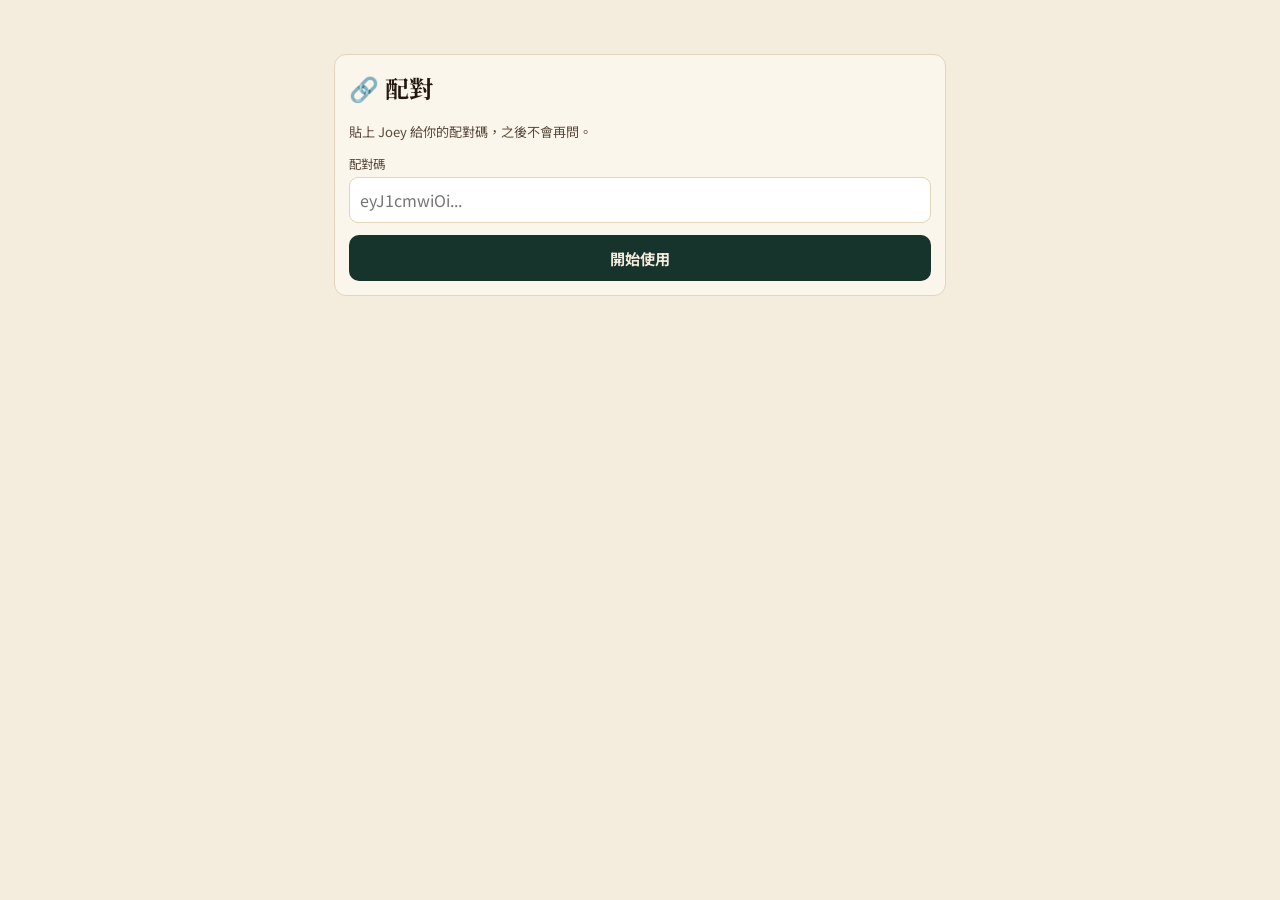
==== app.html @ 6e435b3b "feat: add loading skeletons, expense editing, payer and pay method - new app/ui.js exposes loadPhase" ====
<!doctype html>
<html lang="zh-Hant">
<head>
<meta charset="utf-8">
<meta name="viewport" content="width=device-width, initial-scale=1, viewport-fit=cover">
<title>釜山旅遊工具</title>
<link rel="preconnect" href="https://fonts.googleapis.com">
<link rel="preconnect" href="https://fonts.gstatic.com" crossorigin>
<link href="https://fonts.googleapis.com/css2?family=Noto+Serif+TC:wght@700;900&family=Noto+Sans+TC:wght@400;500;700&display=swap" rel="stylesheet">
<link rel="manifest" href="manifest.json">
<link rel="apple-touch-icon" href="app/icons/apple-touch-icon.png">
<meta name="theme-color" content="#16332c">
<meta name="apple-mobile-web-app-capable" content="yes">
<meta name="apple-mobile-web-app-status-bar-style" content="default">
<link rel="stylesheet" href="app/app.css?v=9">
</head>
<body>

<!-- 配對畫面 -->
<div id="pair-view" hidden>
  <main>
    <div class="card" style="margin-top:40px">
      <h2 style="margin:0 0 6px">🔗 配對</h2>
      <p class="muted">貼上 Joey 給你的配對碼，之後不會再問。</p>
      <p id="inapp-warn" hidden style="background:#fbeceb;border:1px solid var(--vermilion);color:var(--vermilion);border-radius:9px;padding:10px 12px;font-size:.84rem;line-height:1.55;margin:10px 0 0">
        ⚠️ 你正在 LINE／FB 等 App 的<b>內建瀏覽器</b>裡開啟，這裡的設定<b>不會被保存</b>，下次還是會問你配對碼。<br>
        請點右下角的「⋯」或分享圖示 →「<b>用 Safari 開啟</b>」，再貼一次就好。
      </p>
      <label class="field" for="pair-code">配對碼</label>
      <input id="pair-code" autocomplete="off" placeholder="eyJ1cmwiOi...">
      <p id="pair-err" class="muted" style="color:var(--vermilion)" hidden>配對碼格式不對，再確認一次。</p>
      <button class="btn" id="pair-go" style="margin-top:12px;width:100%">開始使用</button>
    </div>
  </main>
</div>

<!-- 主畫面 -->
<div id="app-view" hidden>
  <header class="topbar">
    <h1>釜山旅遊工具<span class="sub">2026.10.22 – 10.29</span></h1>
    <span class="sync" id="sync-status">…</span>
    <button class="iconbtn" id="refresh" title="手動同步">↻</button>
    <button class="iconbtn" id="settings" title="設定">⚙</button>
  </header>
  <main id="tab-content"></main>
  <nav class="tabs">
    <button data-tab="itinerary"><span class="e">📅</span>行程</button>
    <button data-tab="expenses"><span class="e">💰</span>記帳</button>
    <button data-tab="phrases"><span class="e">🇰🇷</span>韓文</button>
  </nav>
</div>

<!-- 設定 -->
<dialog id="settings-dlg">
  <h3 style="margin:0 0 10px">⚙ 設定</h3>
  <label class="field" for="rate-input">匯率（1 KRW = ? TWD，兩機共用）</label>
  <input id="rate-input" inputmode="decimal">
  <div style="display:flex;gap:10px;margin-top:14px">
    <button class="btn" id="rate-save">儲存</button>
    <button class="btn ghost" id="dlg-close">關閉</button>
  </div>
  <hr style="border:0;border-top:1px solid var(--line);margin:16px 0">
  <button class="btn warn" id="unpair">重設配對碼</button>
</dialog>

<script src="app/vendor/Sortable.min.js"></script>
<script type="module">
import { SyncEngine, gasTransport, decodePairCode, readPairFromUrl, isInAppBrowser, LS } from './app/sync.js';
import { renderExpenses } from './app/expenses.js';
import { renderItinerary } from './app/itinerary.js';
import { renderPhrases } from './app/phrases.js';

const $ = id => document.getElementById(id);
let engine = null;

/* ---------- 配對 ---------- */
function getPair() {
  try { return JSON.parse(localStorage.getItem(LS.pair)); } catch (_) { return null; }
}
function showPairView() {
  $('app-view').hidden = true;
  $('pair-view').hidden = false;
  if (isInAppBrowser(navigator.userAgent)) $('inapp-warn').hidden = false;
}
/* 換後端（或首次配對）時，本地快取屬於另一份 Sheet，必須一併清掉避免混資料 */
function savePair(next) {
  const cur = getPair();
  if (!cur || cur.url !== next.url || cur.token !== next.token) {
    localStorage.removeItem(LS.data);
    localStorage.removeItem(LS.queue);
    localStorage.removeItem(LS.lastSync);
  }
  localStorage.setItem(LS.pair, JSON.stringify(next));
}
$('pair-go').onclick = () => {
  const pair = decodePairCode($('pair-code').value);
  if (!pair) { $('pair-err').hidden = false; return; }
  savePair(pair);
  location.reload();
};
/* 連結配對：app.html#pair=<配對碼> → 收下後立刻從網址抹掉，
 * 避免 token 留在網址列、瀏覽紀錄與截圖裡（fragment 本來就不會送到伺服器） */
function consumePairLink() {
  const incoming = readPairFromUrl(location.href);
  if (!incoming) return;
  savePair(incoming);
  try { history.replaceState(null, '', location.pathname + location.search); }
  catch (_) { location.hash = ''; }
}

/* ---------- 同步狀態列 ---------- */
function renderStatus(s) {
  const el = $('sync-status');
  if (s.unauthorized) {
    localStorage.removeItem(LS.pair);
    alert('配對已失效，請重新輸入配對碼');
    location.reload();
    return;
  }
  el.classList.toggle('off', !s.online);
  el.textContent = !s.online
    ? `⚡ 離線${s.pending ? '・' + s.pending + ' 筆待送' : ''}`
    : s.flushing || s.pending ? '↻ 同步中' : '✓ 已同步';
}

/* ---------- Tab 路由 ---------- */
const TABS = {
  itinerary: el => renderItinerary(el, engine),
  expenses: el => renderExpenses(el, engine),
  phrases: el => renderPhrases(el, engine),
};
function currentTab() {
  const h = location.hash.replace('#', '');
  return TABS[h] ? h : (localStorage.getItem(LS.tab) || 'expenses');
}
function renderTab() {
  const tab = currentTab();
  localStorage.setItem(LS.tab, tab);
  document.querySelectorAll('.tabs button').forEach(b => b.classList.toggle('on', b.dataset.tab === tab));
  TABS[tab]($('tab-content'));
}
document.querySelectorAll('.tabs button').forEach(b => { b.onclick = () => { location.hash = b.dataset.tab; }; });
window.addEventListener('hashchange', renderTab);

/* ---------- 設定 ---------- */
$('settings').onclick = () => {
  const rec = engine.data.settings.exchangeRate;
  $('rate-input').value = rec ? rec.value : '0.023';
  $('settings-dlg').showModal();
};
$('dlg-close').onclick = () => $('settings-dlg').close();
$('rate-save').onclick = () => {
  const v = parseFloat($('rate-input').value);
  if (!Number.isFinite(v) || v <= 0) return;
  engine.upsert('settings', { key: 'exchangeRate', value: String(v) });
  $('settings-dlg').close();
};
$('unpair').onclick = () => {
  if (confirm('確定要重設配對碼？')) { localStorage.removeItem(LS.pair); localStorage.removeItem(LS.lastSync); location.reload(); }
};
$('refresh').onclick = () => engine.syncNow();

/* ---------- 啟動 ---------- */
consumePairLink();
const pair = getPair();
if (!pair) {
  showPairView();
} else {
  $('app-view').hidden = false;
  engine = new SyncEngine({
    transport: gasTransport(pair),
    storage: localStorage,
    onChange: renderTab,
    onStatus: renderStatus,
  });
  renderTab();
  engine.start();
  // 加入主畫面提示（iOS 無安裝 API，只能文字引導）
  if (!localStorage.getItem('tt.a2hs') && !window.navigator.standalone) {
    localStorage.setItem('tt.a2hs', '1');
    setTimeout(() => alert('小提示：用 Safari 的「分享 → 加入主畫面」把這個工具變成 App 圖示，離線也能開。'), 800);
  }
}

// Service worker（僅 https 或 localhost；GAS 請求不經 SW）
if ('serviceWorker' in navigator && (location.protocol === 'https:' || location.hostname === 'localhost')) {
  // 新 SW 接管時自動重載一次（sw.js 有 skipWaiting + clients.claim），
  // 讓更新在第一次啟動就套用，不必開兩次。controller 為 null 代表是初次安裝，不重載。
  if (navigator.serviceWorker.controller) {
    let reloading = false;
    navigator.serviceWorker.addEventListener('controllerchange', () => {
      if (reloading) return;
      reloading = true;
      location.reload();
    });
  }
  navigator.serviceWorker.register('./sw.js');
}
</script>
</body>
</html>
---- app/app.css ----
/* 旅遊工具 PWA — 沿用韓紙配色 */
:root{
  --ink:#23170f; --ink-soft:#5a4a3c; --hanji:#f4ecdd; --card:#fbf6ec;
  --pine:#16332c; --celadon:#3c6a5d; --brass:#bf962f; --vermilion:#b23528; --maple:#c4642a; --brass-soft:#d8b964; --line:#e2d4bd;
}
*{box-sizing:border-box}
body{margin:0;font-family:"Noto Sans TC",system-ui,sans-serif;background:var(--hanji);color:var(--ink);line-height:1.6;-webkit-font-smoothing:antialiased}
h1,h2,h3{font-family:"Noto Serif TC",serif}
button{font-family:inherit}

/* 頂部列 */
.topbar{position:sticky;top:0;z-index:10;background:var(--pine);color:var(--hanji);padding:10px 14px calc(10px);display:flex;align-items:center;gap:10px}
.topbar h1{font-size:1.05rem;margin:0;flex:1;letter-spacing:.05em}
.topbar .sub{font-size:.68rem;opacity:.75;display:block;font-family:"Noto Sans TC"}
.sync{font-size:.72rem;padding:4px 10px;border-radius:14px;background:rgba(244,236,221,.14);white-space:nowrap}
.sync.off{background:var(--vermilion)}
.iconbtn{background:none;border:0;color:var(--hanji);font-size:1.1rem;padding:6px;cursor:pointer}

/* 內容與底部 tab */
main{padding:14px 14px calc(74px + env(safe-area-inset-bottom,0px));max-width:640px;margin:0 auto}
.tabs{position:fixed;bottom:0;left:0;right:0;display:flex;background:var(--card);border-top:1px solid var(--line);padding-bottom:env(safe-area-inset-bottom,0px);z-index:10}
.tabs button{flex:1;padding:10px 0 8px;border:0;background:none;color:var(--ink-soft);font-size:.72rem;cursor:pointer}
.tabs button .e{display:block;font-size:1.25rem;margin-bottom:2px}
.tabs button.on{color:var(--pine);font-weight:700}
.tabs button.on .e{transform:scale(1.12)}

/* 卡片與表單 */
.card{background:var(--card);border:1px solid var(--line);border-radius:12px;padding:14px;margin-bottom:12px}
.field{display:block;font-size:.78rem;color:var(--ink-soft);margin:8px 0 2px}
input,select,textarea{width:100%;padding:10px;border:1px solid var(--line);border-radius:9px;background:#fff;font-size:1rem;font-family:inherit}
textarea{resize:none;line-height:1.5;display:block;overflow:hidden}
.btn{display:inline-block;padding:11px 18px;border:1.5px solid transparent;border-radius:10px;background:var(--pine);color:var(--hanji);font-weight:700;font-size:.95rem;cursor:pointer}
.btn.warn{background:var(--vermilion)}
.btn.ghost{background:none;border:1.5px solid var(--pine);color:var(--pine)}
.muted{color:var(--ink-soft);font-size:.82rem}
.placeholder{text-align:center;color:var(--ink-soft);padding:56px 0}
.placeholder .e{font-size:2.2rem;display:block;margin-bottom:8px}

/* 設定彈窗 */
dialog{border:1px solid var(--line);border-radius:14px;padding:18px;max-width:420px;width:calc(100vw - 48px);background:var(--card)}
dialog::backdrop{background:rgba(35,23,15,.45)}

/* ---------- 行程 tab ---------- */
.daychips{display:flex;gap:8px;overflow-x:auto;padding:4px 2px 14px;-webkit-overflow-scrolling:touch;scrollbar-width:none}
.daychips::-webkit-scrollbar{display:none}
.daychip{flex:none;min-width:64px;border:1.5px solid var(--line);background:var(--card);border-radius:12px;padding:8px 10px 7px;font-size:1rem;color:var(--ink-soft);cursor:pointer;line-height:1.25;text-align:center;font-family:"Noto Serif TC",serif;font-weight:700;transition:transform .15s ease}
.daychip small{display:block;font-size:.64rem;font-weight:400;font-family:"Noto Sans TC";letter-spacing:.08em;opacity:.8;margin-top:1px}
.daychip.on{background:var(--pine);color:var(--hanji);border-color:var(--pine);box-shadow:0 6px 16px -8px rgba(22,51,44,.55)}
.daychip.on small{color:var(--brass-soft);opacity:1}
.daychip.today:not(.on){border-color:var(--brass);color:var(--brass)}
.daychip.today::after{content:"今天";display:block;font-size:.56rem;letter-spacing:.2em;color:var(--brass);font-family:"Noto Sans TC";font-weight:700;margin-top:2px}
.daychip.on.today::after{color:var(--brass-soft)}
.daychip:active{transform:scale(.96)}

/* 時間軸 */
#it-list{position:relative;padding:2px 0 4px 16px;margin-bottom:14px}
#it-list::before{content:"";position:absolute;left:4px;top:10px;bottom:10px;width:2px;background:linear-gradient(var(--line) 60%,transparent 0) repeat-y;background-size:2px 9px}
.itcard{position:relative;background:var(--card);border:1px solid var(--line);border-left:4px solid var(--dc);border-radius:13px;margin-bottom:10px;box-shadow:0 10px 26px -20px rgba(35,23,15,.5)}
.itcard::before{content:"";position:absolute;left:-16px;top:19px;width:7px;height:7px;border-radius:50%;background:var(--dc);box-shadow:0 0 0 2.5px var(--hanji)}
.itcard.done{opacity:.78}
.itcard.done .ittitle{text-decoration:line-through;text-decoration-color:var(--celadon);opacity:.6}
.itcard.done .itnote{opacity:.45}
.ithdr{display:flex;align-items:center;gap:8px;padding:10px 11px 0 12px;min-height:26px;cursor:pointer}
.itacts{margin-left:auto;display:flex;gap:6px;align-items:center;flex:none}
.itdone{appearance:none;-webkit-appearance:none;width:22px;height:22px;flex:none;border:2px solid var(--line);border-radius:50%;background:#fff;cursor:pointer;display:grid;place-content:center;margin:0}
.itdone:checked{background:var(--celadon);border-color:var(--celadon)}
.itdone:checked::before{content:"✓";color:#fff;font-size:.85rem;font-weight:900;line-height:1}
.ittime{font-family:"Noto Serif TC",serif;font-weight:700;color:var(--maple);font-size:.88rem;flex:none;letter-spacing:.03em}
.itemoji{font-size:.95rem;flex:none;width:26px;height:26px;border-radius:8px;display:grid;place-content:center;background:#f6efe1;background:color-mix(in srgb, var(--dc) 16%, #fff)}
.itbody{padding:2px 11px 12px 42px;cursor:pointer}
.ittitle{font-family:"Noto Serif TC",serif;font-weight:700;font-size:1.22rem;color:var(--pine);line-height:1.38;word-break:break-word}
.itnote{margin-top:5px;font-size:.83rem;color:var(--ink-soft);line-height:1.6;white-space:pre-wrap;word-break:break-word}
.itmap{text-decoration:none;font-size:.95rem;flex:none;width:28px;height:28px;display:grid;place-content:center;border:1px solid var(--line);border-radius:8px;background:#fff}
.itmap:active{background:#f6efe1}
.ithandle{color:#c9bda4;font-size:1.05rem;letter-spacing:-1px;padding:5px 4px;flex:none;cursor:grab;touch-action:none;user-select:none;-webkit-user-select:none}
.itedit{border-top:1px dashed var(--line);padding:13px;background:#faf5ea;border-radius:0 0 12px 12px}

/* ---------- 記帳 tab ---------- */
.chiprow{display:flex;flex-wrap:wrap;gap:6px;margin-top:8px}
.chipwrap{flex:1 1 calc(33.333% - 4px);min-width:0}
.chip{display:block;text-align:center;padding:8px 4px;border:1px solid var(--line);border-radius:9px;background:#fff;font-size:.82rem;cursor:pointer;white-space:nowrap;overflow:hidden;text-overflow:ellipsis}
input:checked + .chip{background:var(--pine);color:var(--hanji);border-color:var(--pine);font-weight:700}
.pie{width:64px;height:64px;border-radius:50%;flex:none}
.xrow{padding:0;overflow:hidden;margin-bottom:8px}
.xmain{display:flex;align-items:center;gap:10px;padding:11px 13px;cursor:pointer}
.xemoji{font-size:1.25rem;flex:none}
.xtitle{font-weight:700;overflow:hidden;text-overflow:ellipsis;white-space:nowrap}
.xsub{font-size:.78rem;color:var(--ink-soft);margin-top:1px}
.xamt{font-weight:700}
.xedit{border-top:1px dashed var(--line);padding:13px;background:#faf5ea}

/* ---------- 首次載入骨架 ---------- */
.skwrap{display:flex;flex-direction:column;gap:10px;padding-top:4px}
.skcard{background:var(--card);border:1px solid var(--line);border-radius:13px;padding:12px}
.skhdr{display:flex;gap:8px;margin-bottom:10px}
.skbar{display:block;height:11px;border-radius:6px;margin-bottom:7px;background:linear-gradient(90deg,#e8ddc8 25%,#f4ecdd 37%,#e8ddc8 63%);background-size:400% 100%;animation:skshine 1.4s ease-in-out infinite}
.skhdr .skbar{height:22px;margin:0;border-radius:7px}
@keyframes skshine{from{background-position:100% 0}to{background-position:0 0}}
@media (prefers-reduced-motion:reduce){.skbar{animation:none}}
.sortable-ghost{opacity:.35}
.sortable-chosen{box-shadow:0 16px 34px -14px rgba(35,23,15,.55)}
.sortable-drag{opacity:.95}

/* 新增表單 */
#it-form{border-left:4px solid var(--brass)}
#it-form::before{content:"＋ 新增行程";display:block;font-family:"Noto Serif TC",serif;font-weight:700;color:var(--pine);font-size:.95rem;margin-bottom:10px;letter-spacing:.06em}
input:focus,select:focus{outline:none;border-color:var(--brass);box-shadow:0 0 0 3px rgba(191,150,47,.18)}
.sug{position:absolute;top:calc(100% + 4px);left:0;right:0;background:#fff;border:1px solid var(--line);border-radius:10px;z-index:20;box-shadow:0 10px 30px -12px rgba(35,23,15,.4);overflow:hidden}
.sug-item{display:flex;align-items:center;gap:7px;padding:9px 11px;font-size:.88rem;cursor:pointer}
.sug-item:hover{background:#f6efe1}
.sug-item small{margin-left:auto;color:#9c8a72}
.sdot{width:9px;height:9px;border-radius:50%;flex:none}

/* ---------- 韓文 tab ---------- */
.phrase{background:var(--card);border:1px solid var(--line);border-radius:12px;padding:12px 14px;margin-bottom:9px;cursor:pointer;box-shadow:0 8px 22px -18px rgba(35,23,15,.5)}
.phrase:active{transform:scale(.99)}
.p-zh{font-size:.82rem;color:var(--ink-soft)}
.p-ko{font-family:"Noto Serif TC",serif;font-weight:700;font-size:1.28rem;color:var(--pine);margin:2px 0;line-height:1.4}
.p-ro{font-size:.74rem;color:#9c8a72;letter-spacing:.02em}
#p-big{position:fixed;inset:0;z-index:100;background:var(--hanji);display:flex;flex-direction:column;justify-content:center;align-items:center;text-align:center;padding:32px;cursor:pointer}
#p-big[hidden]{display:none}
.p-big-ko{font-family:"Noto Serif TC",serif;font-weight:900;font-size:clamp(2.2rem,10vw,4.2rem);color:var(--pine);line-height:1.35;word-break:keep-all}
.p-big-zh{margin-top:18px;font-size:1.05rem;color:var(--ink-soft)}
.p-big-hint{position:absolute;bottom:calc(24px + env(safe-area-inset-bottom,0px));font-size:.74rem;color:#b8ad96}

/* 24h 時間選擇器 */
.tpick{display:flex;gap:4px;align-items:center}
.tsel{padding:10px 4px;text-align:center;text-align-last:center;min-width:0;flex:1;appearance:none;-webkit-appearance:none;background-image:none;color:var(--ink)}
.tcolon{font-weight:700;color:var(--ink-soft);flex:none}
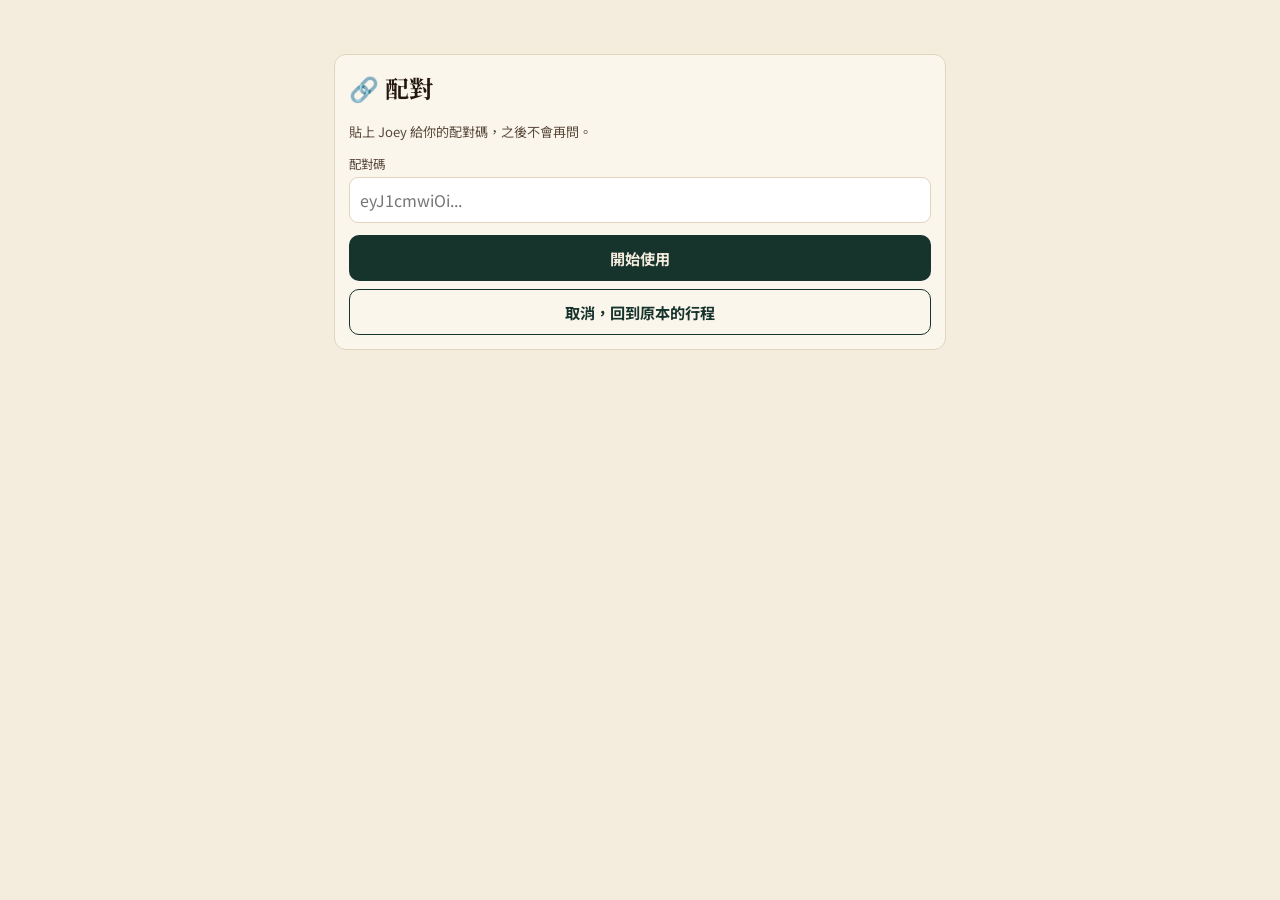
==== commit 6e62d402: "feat: keep several trips on one phone and switch from the title" ====
--- a/app.html
+++ b/app.html
@@ -12,7 +12,7 @@
 <meta name="theme-color" content="#16332c">
 <meta name="apple-mobile-web-app-capable" content="yes">
 <meta name="apple-mobile-web-app-status-bar-style" content="default">
-<link rel="stylesheet" href="app/app.css?v=9">
+<link rel="stylesheet" href="app/app.css?v=13">
 </head>
 <body>
 
@@ -30,6 +30,7 @@
       <input id="pair-code" autocomplete="off" placeholder="eyJ1cmwiOi...">
       <p id="pair-err" class="muted" style="color:var(--vermilion)" hidden>配對碼格式不對，再確認一次。</p>
       <button class="btn" id="pair-go" style="margin-top:12px;width:100%">開始使用</button>
+      <button class="btn ghost" id="pair-cancel" style="margin-top:8px;width:100%" hidden>取消，回到原本的行程</button>
     </div>
   </main>
 </div>
@@ -37,7 +38,7 @@
 <!-- 主畫面 -->
 <div id="app-view" hidden>
   <header class="topbar">
-    <h1>釜山旅遊工具<span class="sub">2026.10.22 – 10.29</span></h1>
+    <h1><button type="button" id="trip-switch" aria-label="切換行程"><span id="trip-title">釜山旅遊工具</span> <span class="caret">▾</span><span class="sub" id="trip-dates">2026.10.22 – 10.29</span></button></h1>
     <span class="sync" id="sync-status">…</span>
     <button class="iconbtn" id="refresh" title="手動同步">↻</button>
     <button class="iconbtn" id="settings" title="設定">⚙</button>
@@ -53,6 +54,12 @@
 <!-- 設定 -->
 <dialog id="settings-dlg">
   <h3 style="margin:0 0 10px">⚙ 設定</h3>
+  <label class="field" for="title-input">旅程名稱</label>
+  <input id="title-input" placeholder="釜山旅遊工具">
+  <label class="field" for="start-input">開始日期</label>
+  <input id="start-input" type="date">
+  <label class="field" for="end-input">結束日期</label>
+  <input id="end-input" type="date">
   <label class="field" for="rate-input">匯率（1 KRW = ? TWD，兩機共用）</label>
   <input id="rate-input" inputmode="decimal">
   <div style="display:flex;gap:10px;margin-top:14px">
@@ -60,12 +67,25 @@
     <button class="btn ghost" id="dlg-close">關閉</button>
   </div>
   <hr style="border:0;border-top:1px solid var(--line);margin:16px 0">
-  <button class="btn warn" id="unpair">重設配對碼</button>
+  <button class="btn warn" id="unpair">從這支手機移除這份行程</button>
+  <p class="muted" style="font-size:.78rem;margin:8px 0 0">只會從這支手機拿掉，雲端的試算表和別人手機上的資料都不受影響。</p>
+</dialog>
+
+<!-- 行程清單：只列這支手機配對過的 -->
+<dialog id="trips-dlg">
+  <h3 style="margin:0 0 10px">🧳 切換行程</h3>
+  <div id="trips-list"></div>
+  <div style="display:flex;gap:10px;margin-top:14px">
+    <button class="btn" id="trip-add">＋ 加入另一份</button>
+    <button class="btn ghost" id="trips-close">關閉</button>
+  </div>
 </dialog>
 
 <script src="app/vendor/Sortable.min.js"></script>
 <script type="module">
 import { SyncEngine, gasTransport, decodePairCode, readPairFromUrl, isInAppBrowser, LS } from './app/sync.js';
+import { withMinDuration } from './app/ui.js';
+import { migrateLegacy, listTrips, currentTrip, addTrip, switchTrip, removeTrip, tripStorage, tripLabel } from './app/trips.js';
 import { renderExpenses } from './app/expenses.js';
 import { renderItinerary } from './app/itinerary.js';
 import { renderPhrases } from './app/phrases.js';
@@ -74,24 +94,15 @@
 let engine = null;
 
 /* ---------- 配對 ---------- */
-function getPair() {
-  try { return JSON.parse(localStorage.getItem(LS.pair)); } catch (_) { return null; }
-}
+migrateLegacy(localStorage);
+function getPair() { return currentTrip(localStorage); }
 function showPairView() {
   $('app-view').hidden = true;
   $('pair-view').hidden = false;
   if (isInAppBrowser(navigator.userAgent)) $('inapp-warn').hidden = false;
 }
-/* 換後端（或首次配對）時，本地快取屬於另一份 Sheet，必須一併清掉避免混資料 */
-function savePair(next) {
-  const cur = getPair();
-  if (!cur || cur.url !== next.url || cur.token !== next.token) {
-    localStorage.removeItem(LS.data);
-    localStorage.removeItem(LS.queue);
-    localStorage.removeItem(LS.lastSync);
-  }
-  localStorage.setItem(LS.pair, JSON.stringify(next));
-}
+/* 新的配對碼＝加入一份行程並切過去；各份行程的快取分開放，不會互相清掉 */
+function savePair(next) { addTrip(localStorage, next); }
 $('pair-go').onclick = () => {
   const pair = decodePairCode($('pair-code').value);
   if (!pair) { $('pair-err').hidden = false; return; }
@@ -112,8 +123,9 @@
 function renderStatus(s) {
   const el = $('sync-status');
   if (s.unauthorized) {
-    localStorage.removeItem(LS.pair);
-    alert('配對已失效，請重新輸入配對碼');
+    const cur = getPair();
+    if (cur) removeTrip(localStorage, cur.id);
+    alert('這份行程的配對已失效（TOKEN 可能換了），已從這支手機移除，請重新貼上新的配對碼');
     location.reload();
     return;
   }
@@ -122,6 +134,14 @@
     ? `⚡ 離線${s.pending ? '・' + s.pending + ' 筆待送' : ''}`
     : s.flushing || s.pending ? '↻ 同步中' : '✓ 已同步';
 }
+
+/* 吸頂的日期 chips 需要知道 topbar 實際高度；字體非同步載入與轉向都會改變它 */
+function syncTopbarHeight() {
+  const bar = document.querySelector('.topbar');
+  if (bar) document.documentElement.style.setProperty('--topbar-h', bar.offsetHeight + 'px');
+}
+window.addEventListener('resize', syncTopbarHeight);
+if (document.fonts && document.fonts.ready) document.fonts.ready.then(syncTopbarHeight).catch(() => {});
 
 /* ---------- Tab 路由 ---------- */
 const TABS = {
@@ -133,7 +153,15 @@
   const h = location.hash.replace('#', '');
   return TABS[h] ? h : (localStorage.getItem(LS.tab) || 'expenses');
 }
+/* 標題與日期跟著 settings 走（tripTitle / tripStart / tripEnd），一份 Sheet 一趟旅程 */
+function renderHeader() {
+  const { title, dates } = tripLabel(localStorage, getPair().id); // engine 每次變更都先存檔再通知，讀快取即最新
+  $('trip-title').textContent = title;
+  $('trip-dates').textContent = dates;
+  document.title = title;
+}
 function renderTab() {
+  renderHeader();
   const tab = currentTab();
   localStorage.setItem(LS.tab, tab);
   document.querySelectorAll('.tabs button').forEach(b => b.classList.toggle('on', b.dataset.tab === tab));
@@ -144,21 +172,75 @@
 
 /* ---------- 設定 ---------- */
 $('settings').onclick = () => {
-  const rec = engine.data.settings.exchangeRate;
-  $('rate-input').value = rec ? rec.value : '0.023';
+  const g = k => { const r = engine.data.settings[k]; return r && r.value; };
+  $('rate-input').value = g('exchangeRate') || '0.023';
+  $('title-input').value = g('tripTitle') || '';
+  $('start-input').value = g('tripStart') || '2026-10-22';
+  $('end-input').value = g('tripEnd') || '2026-10-29';
   $('settings-dlg').showModal();
 };
 $('dlg-close').onclick = () => $('settings-dlg').close();
 $('rate-save').onclick = () => {
   const v = parseFloat($('rate-input').value);
   if (!Number.isFinite(v) || v <= 0) return;
-  engine.upsert('settings', { key: 'exchangeRate', value: String(v) });
+  const start = $('start-input').value, end = $('end-input').value;
+  if (!start || !end || start > end) { alert('結束日期不能早於開始日期'); return; }
+  const g = k => { const r = engine.data.settings[k]; return r && r.value; };
+  const next = { exchangeRate: String(v), tripTitle: $('title-input').value.trim(), tripStart: start, tripEnd: end };
+  // 只送有變的欄位，避免沒改的值也去蓋掉另一台剛改的
+  Object.entries(next).forEach(([key, value]) => { if ((g(key) || '') !== value) engine.upsert('settings', { key, value }); });
   $('settings-dlg').close();
 };
 $('unpair').onclick = () => {
-  if (confirm('確定要重設配對碼？')) { localStorage.removeItem(LS.pair); localStorage.removeItem(LS.lastSync); location.reload(); }
-};
-$('refresh').onclick = () => engine.syncNow();
+  const cur = getPair();
+  if (confirm(`確定要從這支手機移除「${tripLabel(localStorage, cur.id).title}」？之後要再用，需重新貼上它的配對碼。`)) {
+    removeTrip(localStorage, cur.id);
+    location.reload();
+  }
+};
+
+/* ---------- 切換行程 ---------- */
+function renderTripList() {
+  const cur = getPair();
+  const list = $('trips-list');
+  list.innerHTML = '';
+  for (const t of listTrips(localStorage)) {
+    const { title, dates } = tripLabel(localStorage, t.id);
+    const b = document.createElement('button');
+    b.type = 'button';
+    b.className = 'trip-row' + (t.id === cur.id ? ' on' : '');
+    b.innerHTML = '<span class="tr-title"></span><span class="tr-dates"></span>';
+    b.querySelector('.tr-title').textContent = (t.id === cur.id ? '✓ ' : '') + title;
+    b.querySelector('.tr-dates').textContent = dates;
+    b.onclick = () => {
+      if (t.id === cur.id) { $('trips-dlg').close(); return; }
+      switchTrip(localStorage, t.id);
+      location.reload();
+    };
+    list.appendChild(b);
+  }
+}
+$('trip-switch').onclick = () => { renderTripList(); $('trips-dlg').showModal(); };
+$('trips-close').onclick = () => $('trips-dlg').close();
+$('trip-add').onclick = () => {
+  $('trips-dlg').close();
+  $('pair-code').value = '';
+  $('pair-err').hidden = true;
+  $('pair-cancel').hidden = false;
+  showPairView();
+};
+$('pair-cancel').onclick = () => {
+  $('pair-view').hidden = true;
+  $('app-view').hidden = false;
+};
+$('refresh').onclick = async () => {
+  const btn = $('refresh');
+  if (btn.classList.contains('spin')) return; // 連點時不重複啟動
+  btn.classList.add('spin');
+  // 同步常常只花 100–300ms，不墊最短時間的話動畫會一閃而過，看起來像沒反應
+  try { await withMinDuration(() => engine.syncNow(), 600); }
+  finally { btn.classList.remove('spin'); }
+};
 
 /* ---------- 啟動 ---------- */
 consumePairLink();
@@ -167,9 +249,10 @@
   showPairView();
 } else {
   $('app-view').hidden = false;
+  syncTopbarHeight();
   engine = new SyncEngine({
     transport: gasTransport(pair),
-    storage: localStorage,
+    storage: tripStorage(localStorage, pair.id),
     onChange: renderTab,
     onStatus: renderStatus,
   });
--- a/app/app.css
+++ b/app/app.css
@@ -12,9 +12,20 @@
 .topbar{position:sticky;top:0;z-index:10;background:var(--pine);color:var(--hanji);padding:10px 14px calc(10px);display:flex;align-items:center;gap:10px}
 .topbar h1{font-size:1.05rem;margin:0;flex:1;letter-spacing:.05em}
 .topbar .sub{font-size:.68rem;opacity:.75;display:block;font-family:"Noto Sans TC"}
+#trip-switch{all:unset;cursor:pointer;display:block;font:inherit;letter-spacing:inherit;color:inherit;-webkit-tap-highlight-color:transparent}
+#trip-switch:active{opacity:.7}
+#trip-switch .caret{font-size:.7em;opacity:.7}
+/* 切換行程清單 */
+.trip-row{display:block;width:100%;text-align:left;background:var(--card);border:1px solid var(--line);border-radius:10px;padding:10px 12px;margin:0 0 8px;color:var(--ink);cursor:pointer}
+.trip-row.on{border-color:var(--celadon);background:#eef3ef}
+.trip-row .tr-title{display:block;font-weight:700}
+.trip-row .tr-dates{display:block;font-size:.78rem;color:var(--ink-soft)}
 .sync{font-size:.72rem;padding:4px 10px;border-radius:14px;background:rgba(244,236,221,.14);white-space:nowrap}
 .sync.off{background:var(--vermilion)}
 .iconbtn{background:none;border:0;color:var(--hanji);font-size:1.1rem;padding:6px;cursor:pointer}
+.iconbtn.spin{animation:iconspin .7s linear infinite}
+@keyframes iconspin{to{transform:rotate(360deg)}}
+@media (prefers-reduced-motion:reduce){.iconbtn.spin{animation:none;opacity:.45}}
 
 /* 內容與底部 tab */
 main{padding:14px 14px calc(74px + env(safe-area-inset-bottom,0px));max-width:640px;margin:0 auto}
@@ -41,7 +52,12 @@
 dialog::backdrop{background:rgba(35,23,15,.45)}
 
 /* ---------- 行程 tab ---------- */
-.daychips{display:flex;gap:8px;overflow-x:auto;padding:4px 2px 14px;-webkit-overflow-scrolling:touch;scrollbar-width:none}
+/* 吸頂：top 用 JS 量出來的 topbar 實際高度（字體載入、瀏海機型都會改變它）。
+   負邊距讓底色鋪滿整個寬度，否則卡片會從左右空隙透出來。 */
+.daychips{display:flex;gap:8px;overflow-x:auto;padding:8px 14px 12px;margin:0 -14px;
+  position:sticky;top:var(--topbar-h,56px);z-index:9;background:var(--hanji);
+  box-shadow:0 6px 10px -10px rgba(35,23,15,.45);
+  -webkit-overflow-scrolling:touch;scrollbar-width:none}
 .daychips::-webkit-scrollbar{display:none}
 .daychip{flex:none;min-width:64px;border:1.5px solid var(--line);background:var(--card);border-radius:12px;padding:8px 10px 7px;font-size:1rem;color:var(--ink-soft);cursor:pointer;line-height:1.25;text-align:center;font-family:"Noto Serif TC",serif;font-weight:700;transition:transform .15s ease}
 .daychip small{display:block;font-size:.64rem;font-weight:400;font-family:"Noto Sans TC";letter-spacing:.08em;opacity:.8;margin-top:1px}
@@ -80,7 +96,18 @@
 .chipwrap{flex:1 1 calc(33.333% - 4px);min-width:0}
 .chip{display:block;text-align:center;padding:8px 4px;border:1px solid var(--line);border-radius:9px;background:#fff;font-size:.82rem;cursor:pointer;white-space:nowrap;overflow:hidden;text-overflow:ellipsis}
 input:checked + .chip{background:var(--pine);color:var(--hanji);border-color:var(--pine);font-weight:700}
-.pie{width:64px;height:64px;border-radius:50%;flex:none}
+.pie{width:64px;height:64px;border-radius:50%;flex:none;border:0;padding:0;background:var(--line)}
+button.pie{cursor:pointer;box-shadow:0 0 0 3px var(--card),0 0 0 4.5px var(--line);transition:transform .15s ease}
+button.pie:active{transform:scale(.94)}
+.pie.big{width:180px;height:180px;margin:0 auto;display:block}
+#pie-dlg{max-height:calc(100vh - 80px);overflow:auto}
+.pd-row{display:flex;align-items:center;gap:9px;margin-top:10px}
+.pd-dot{width:12px;height:12px;border-radius:3px;flex:none}
+.pd-cat{flex:1;min-width:0;font-weight:700}
+.pd-cat small,.pd-amt small{display:block;font-weight:400;font-size:.74rem;color:var(--ink-soft)}
+.pd-amt{text-align:right;font-weight:700;font-variant-numeric:tabular-nums}
+.pd-bar{height:5px;border-radius:3px;background:var(--line);margin:5px 0 0 21px;overflow:hidden}
+.pd-bar span{display:block;height:100%;border-radius:3px}
 .xrow{padding:0;overflow:hidden;margin-bottom:8px}
 .xmain{display:flex;align-items:center;gap:10px;padding:11px 13px;cursor:pointer}
 .xemoji{font-size:1.25rem;flex:none}
